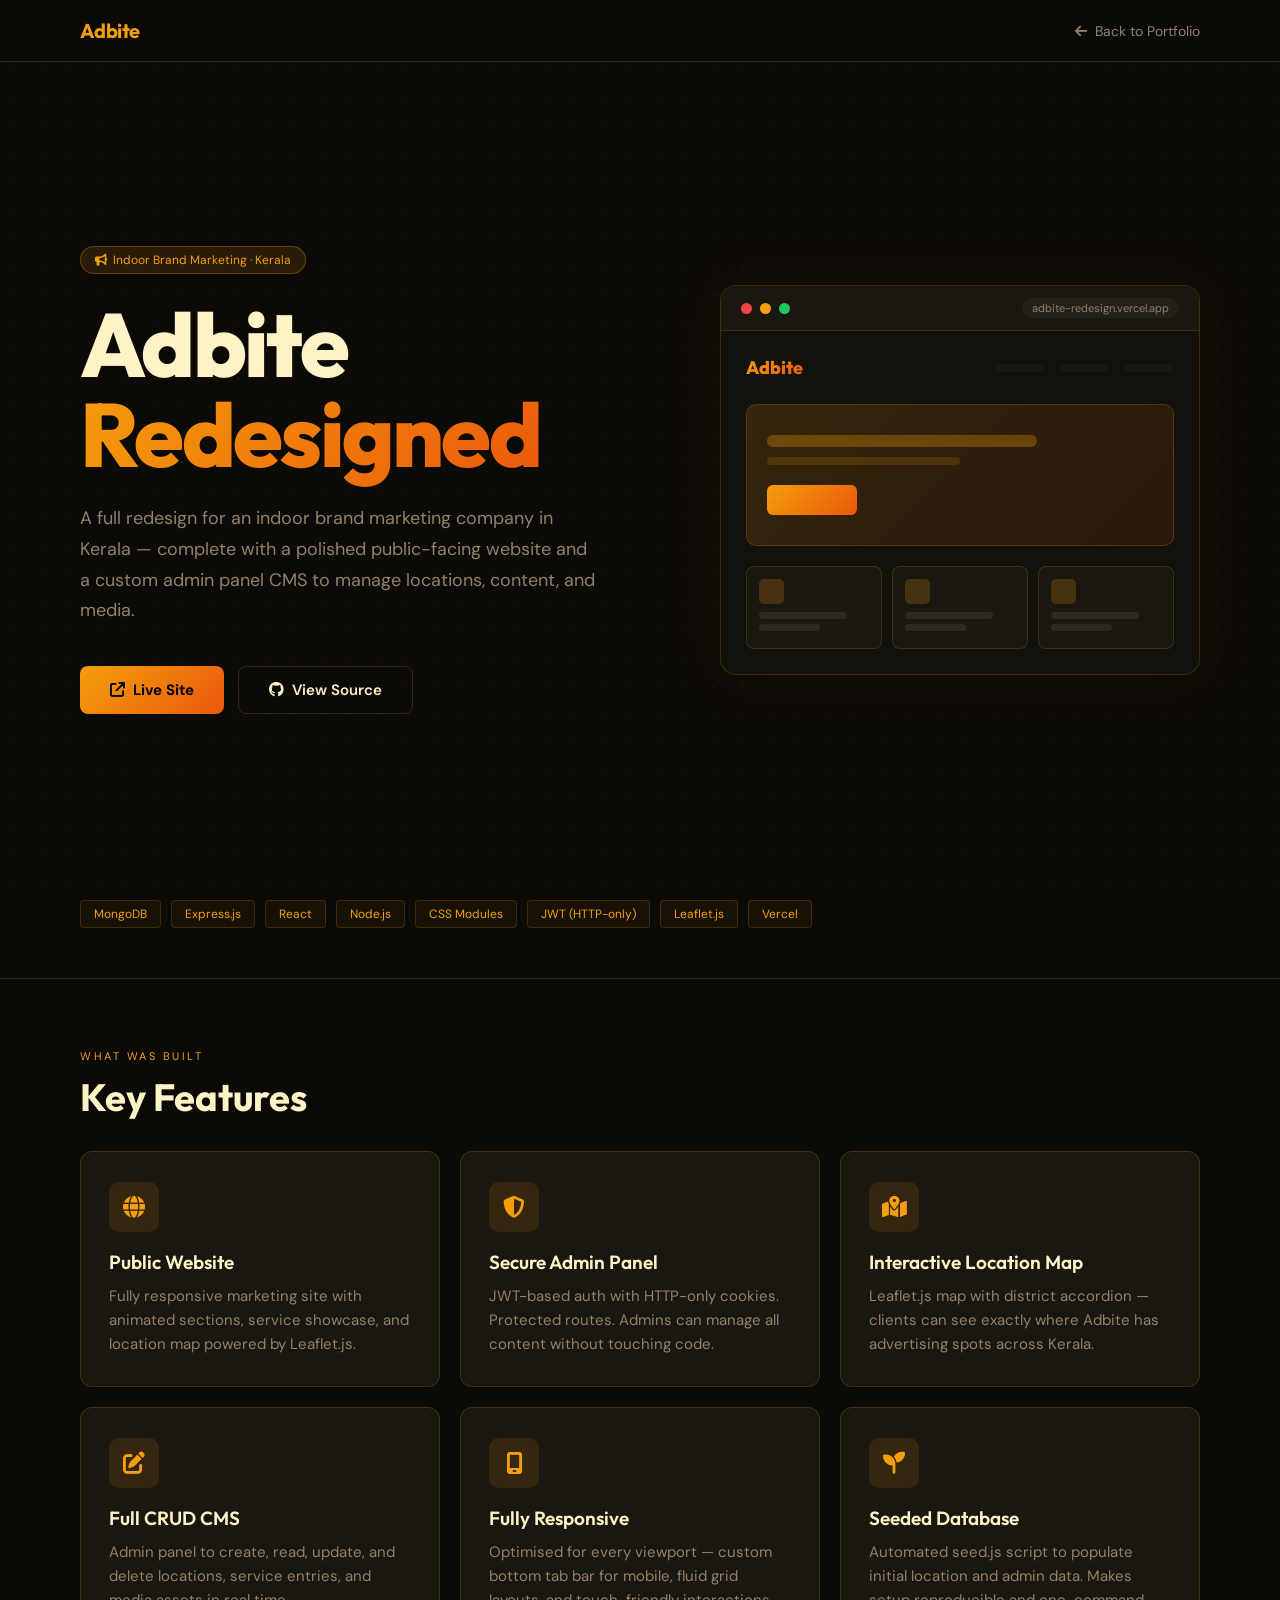
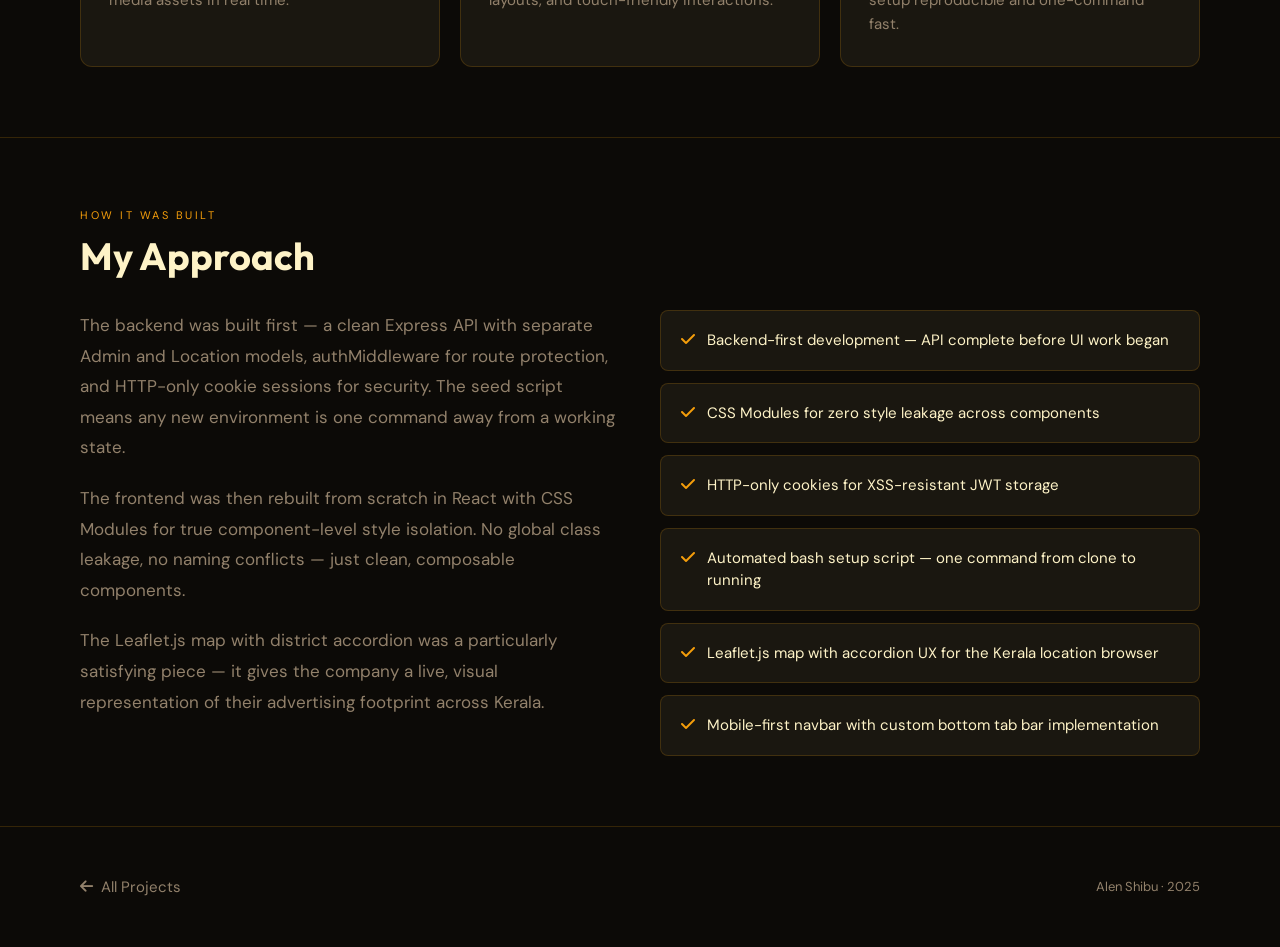
==== project-adbite.html @ a6b077d2 "update: added project pages" ====
<!DOCTYPE html>
<html lang="en">
<head>
  <meta charset="UTF-8" />
  <meta name="viewport" content="width=device-width, initial-scale=1.0" />
  <title>Adbite — Brand Marketing CMS | Alen Shibu</title>
  <link rel="stylesheet" href="https://cdnjs.cloudflare.com/ajax/libs/font-awesome/6.5.0/css/all.min.css" />
  <link rel="preconnect" href="https://fonts.googleapis.com" />
  <link href="https://fonts.googleapis.com/css2?family=Outfit:wght@300;400;500;600;700;800&family=DM+Sans:wght@300;400;500;600&display=swap" rel="stylesheet" />
  <style>
    *, *::before, *::after {
      margin: 0; padding: 0;
      box-sizing: border-box;
      text-decoration: none;
      list-style: none;
    }

    :root {
      --bg:        #0c0a07;
      --surface:   #13110c;
      --panel:     #1a1710;
      --amber:     #f59e0b;
      --amber-dim: #92400e;
      --orange:    #ea580c;
      --text:      #fef3c7;
      --muted:     #92816b;
      --border:    rgba(245, 158, 11, 0.18);
    }

    html { font-size: 62.5%; scroll-behavior: smooth; }

    body {
      background: var(--bg);
      color: var(--text);
      font-family: 'DM Sans', sans-serif;
      overflow-x: hidden;
    }

    /* Subtle dot pattern */
    body::before {
      content: '';
      position: fixed;
      inset: 0;
      background-image: radial-gradient(rgba(245, 158, 11, 0.06) 1px, transparent 1px);
      background-size: 28px 28px;
      pointer-events: none;
      z-index: 0;
    }

    /* ── Nav ── */
    nav {
      position: fixed;
      top: 0; left: 0; right: 0;
      z-index: 100;
      display: flex;
      align-items: center;
      justify-content: space-between;
      padding: 1.8rem 8rem;
      background: rgba(12, 10, 7, 0.88);
      backdrop-filter: blur(12px);
      border-bottom: 1px solid var(--border);
    }

    .nav-brand {
      font-family: 'Outfit', sans-serif;
      font-size: 2rem;
      font-weight: 700;
      color: var(--amber);
      letter-spacing: -0.03em;
    }

    .nav-back {
      display: inline-flex;
      align-items: center;
      gap: 0.8rem;
      font-size: 1.4rem;
      color: var(--muted);
      transition: color 0.2s;
    }

    .nav-back:hover { color: var(--amber); }

    /* ── Hero ── */
    .hero {
      min-height: 100vh;
      display: flex;
      align-items: center;
      padding: 12rem 8rem 6rem;
      position: relative;
      z-index: 1;
      gap: 8rem;
    }

    .hero-left { flex: 1; }

    .hero-badge {
      display: inline-flex;
      align-items: center;
      gap: 0.6rem;
      background: rgba(245, 158, 11, 0.12);
      border: 1px solid rgba(245, 158, 11, 0.3);
      border-radius: 10rem;
      padding: 0.5rem 1.4rem;
      font-size: 1.2rem;
      color: var(--amber);
      margin-bottom: 2.5rem;
      opacity: 0;
      animation: fadeUp 0.5s 0.1s forwards;
    }

    .hero h1 {
      font-family: 'Outfit', sans-serif;
      font-size: clamp(5rem, 7vw, 9rem);
      font-weight: 800;
      line-height: 1;
      letter-spacing: -0.03em;
      margin-bottom: 2.5rem;
      opacity: 0;
      animation: fadeUp 0.5s 0.25s forwards;
    }

    .hero h1 em {
      font-style: normal;
      background: linear-gradient(135deg, var(--amber), var(--orange));
      -webkit-background-clip: text;
      background-clip: text;
      color: transparent;
    }

    .hero-sub {
      font-size: 1.8rem;
      color: var(--muted);
      line-height: 1.7;
      max-width: 52rem;
      margin-bottom: 4rem;
      opacity: 0;
      animation: fadeUp 0.5s 0.4s forwards;
    }

    .hero-actions {
      display: flex;
      gap: 1.4rem;
      flex-wrap: wrap;
      opacity: 0;
      animation: fadeUp 0.5s 0.55s forwards;
    }

    .btn-amber {
      display: inline-flex;
      align-items: center;
      gap: 0.8rem;
      padding: 1.3rem 3rem;
      background: linear-gradient(135deg, var(--amber), var(--orange));
      color: #000;
      font-weight: 700;
      font-size: 1.5rem;
      border-radius: 0.8rem;
      transition: transform 0.2s, box-shadow 0.2s;
    }

    .btn-amber:hover {
      transform: translateY(-2px);
      box-shadow: 0 8px 30px rgba(245, 158, 11, 0.35);
    }

    .btn-ghost {
      display: inline-flex;
      align-items: center;
      gap: 0.8rem;
      padding: 1.3rem 3rem;
      border: 1px solid var(--border);
      color: var(--text);
      font-weight: 600;
      font-size: 1.5rem;
      border-radius: 0.8rem;
      transition: border-color 0.2s, background 0.2s;
    }

    .btn-ghost:hover {
      border-color: var(--amber);
      background: rgba(245, 158, 11, 0.06);
    }

    /* Hero right — decorative panel */
    .hero-right {
      flex: 1;
      max-width: 48rem;
      opacity: 0;
      animation: fadeUp 0.7s 0.5s forwards;
    }

    .mockup-panel {
      background: var(--surface);
      border: 1px solid var(--border);
      border-radius: 1.6rem;
      overflow: hidden;
      box-shadow: 0 0 60px rgba(245, 158, 11, 0.07);
    }

    .mockup-bar {
      background: var(--panel);
      padding: 1.2rem 2rem;
      display: flex;
      align-items: center;
      gap: 0.8rem;
      border-bottom: 1px solid var(--border);
    }

    .m-dot {
      width: 1.1rem;
      height: 1.1rem;
      border-radius: 50%;
    }

    .m-dot-r { background: #ef4444; }
    .m-dot-y { background: #f59e0b; }
    .m-dot-g { background: #22c55e; }

    .mockup-url {
      margin-left: auto;
      font-size: 1.1rem;
      color: var(--muted);
      background: rgba(255,255,255,0.04);
      padding: 0.3rem 1rem;
      border-radius: 2rem;
    }

    .mockup-body {
      padding: 2.5rem;
    }

    .mockup-nav-sim {
      display: flex;
      justify-content: space-between;
      align-items: center;
      margin-bottom: 2.5rem;
    }

    .sim-logo {
      font-family: 'Outfit', sans-serif;
      font-weight: 800;
      font-size: 1.8rem;
      background: linear-gradient(135deg, var(--amber), var(--orange));
      -webkit-background-clip: text;
      background-clip: text;
      color: transparent;
    }

    .sim-links {
      display: flex;
      gap: 1.5rem;
    }

    .sim-link {
      width: 5rem;
      height: 0.8rem;
      border-radius: 1rem;
      background: var(--panel);
    }

    .sim-hero-block {
      background: linear-gradient(135deg, rgba(245,158,11,0.15), rgba(234,88,12,0.1));
      border: 1px solid rgba(245,158,11,0.2);
      border-radius: 1rem;
      padding: 3rem 2rem;
      margin-bottom: 2rem;
    }

    .sim-title-bar {
      width: 70%;
      height: 1.2rem;
      border-radius: 1rem;
      background: rgba(245,158,11,0.3);
      margin-bottom: 1rem;
    }

    .sim-sub-bar {
      width: 50%;
      height: 0.8rem;
      border-radius: 1rem;
      background: rgba(245,158,11,0.15);
      margin-bottom: 2rem;
    }

    .sim-btn {
      width: 9rem;
      height: 3rem;
      border-radius: 0.6rem;
      background: linear-gradient(135deg, var(--amber), var(--orange));
    }

    .sim-cards {
      display: grid;
      grid-template-columns: 1fr 1fr 1fr;
      gap: 1rem;
    }

    .sim-card {
      background: var(--panel);
      border: 1px solid var(--border);
      border-radius: 0.8rem;
      padding: 1.2rem;
    }

    .sim-card-icon {
      width: 2.5rem;
      height: 2.5rem;
      border-radius: 0.5rem;
      background: rgba(245,158,11,0.2);
      margin-bottom: 0.8rem;
    }

    .sim-card-line {
      width: 80%;
      height: 0.7rem;
      background: rgba(255,255,255,0.08);
      border-radius: 1rem;
      margin-bottom: 0.5rem;
    }

    .sim-card-line.short { width: 55%; }

    /* ── Stack tags ── */
    .stack-row {
      display: flex;
      flex-wrap: wrap;
      gap: 1rem;
      padding: 0rem 8rem 5rem;
      position: relative;
      z-index: 1;
      opacity: 0;
      animation: fadeUp 0.5s 0.7s forwards;
    }

    .tag {
      font-size: 1.2rem;
      padding: 0.5rem 1.3rem;
      border-radius: 0.4rem;
      border: 1px solid var(--border);
      color: var(--amber);
      background: rgba(245, 158, 11, 0.05);
    }

    /* ── Content sections ── */
    .content { position: relative; z-index: 1; }

    .section {
      padding: 7rem 8rem;
      border-top: 1px solid var(--border);
    }

    .section-label {
      font-size: 1.1rem;
      color: var(--amber);
      letter-spacing: 0.25rem;
      text-transform: uppercase;
      margin-bottom: 1rem;
    }

    .section h2 {
      font-family: 'Outfit', sans-serif;
      font-size: 3.8rem;
      font-weight: 700;
      margin-bottom: 3rem;
    }

    /* Feature grid */
    .feature-grid {
      display: grid;
      grid-template-columns: repeat(auto-fit, minmax(27rem, 1fr));
      gap: 2rem;
    }

    .feature-card {
      background: var(--panel);
      border: 1px solid var(--border);
      border-radius: 1.2rem;
      padding: 3rem 2.8rem;
      transition: border-color 0.2s, transform 0.2s;
    }

    .feature-card:hover {
      border-color: var(--amber);
      transform: translateY(-4px);
    }

    .feature-icon {
      width: 5rem;
      height: 5rem;
      display: flex;
      align-items: center;
      justify-content: center;
      background: rgba(245,158,11,0.12);
      border-radius: 1rem;
      font-size: 2.2rem;
      color: var(--amber);
      margin-bottom: 1.8rem;
    }

    .feature-card h3 {
      font-family: 'Outfit', sans-serif;
      font-size: 1.9rem;
      font-weight: 600;
      margin-bottom: 1rem;
    }

    .feature-card p {
      font-size: 1.5rem;
      color: var(--muted);
      line-height: 1.6;
    }

    /* Two-column layout for approach */
    .two-col {
      display: grid;
      grid-template-columns: 1fr 1fr;
      gap: 4rem;
      align-items: start;
    }

    .two-col p {
      font-size: 1.7rem;
      color: var(--muted);
      line-height: 1.8;
      margin-bottom: 2rem;
    }

    .highlight-list {
      display: flex;
      flex-direction: column;
      gap: 1.2rem;
    }

    .highlight-item {
      display: flex;
      align-items: flex-start;
      gap: 1.2rem;
      background: var(--panel);
      border: 1px solid var(--border);
      border-radius: 0.8rem;
      padding: 1.8rem 2rem;
    }

    .highlight-item i {
      color: var(--amber);
      font-size: 1.6rem;
      margin-top: 0.2rem;
    }

    .highlight-item span {
      font-size: 1.5rem;
      color: var(--text);
      line-height: 1.5;
    }

    /* Back footer */
    .back-footer {
      padding: 5rem 8rem;
      border-top: 1px solid var(--border);
      display: flex;
      align-items: center;
      justify-content: space-between;
      position: relative;
      z-index: 1;
    }

    .back-footer a {
      display: inline-flex;
      align-items: center;
      gap: 0.8rem;
      font-size: 1.5rem;
      color: var(--muted);
      transition: color 0.2s;
    }

    .back-footer a:hover { color: var(--amber); }

    .back-footer-copy {
      font-size: 1.3rem;
      color: var(--muted);
    }

    @keyframes fadeUp {
      from { opacity: 0; transform: translateY(20px); }
      to   { opacity: 1; transform: translateY(0); }
    }

    @media (max-width: 960px) {
      .hero { flex-direction: column; gap: 4rem; }
      .hero-right { max-width: 100%; width: 100%; }
      .two-col { grid-template-columns: 1fr; }
    }

    @media (max-width: 768px) {
      nav, .hero, .stack-row, .section, .back-footer {
        padding-left: 3rem;
        padding-right: 3rem;
      }
    }
  </style>
</head>
<body>

  <nav>
    <div class="nav-brand">Adbite</div>
    <a class="nav-back" href="index.html">
      <i class="fa-solid fa-arrow-left"></i> Back to Portfolio
    </a>
  </nav>

  <section class="hero">
    <div class="hero-left">
      <div class="hero-badge">
        <i class="fa-solid fa-bullhorn"></i> Indoor Brand Marketing · Kerala
      </div>
      <h1>Adbite<br /><em>Redesigned</em></h1>
      <p class="hero-sub">
        A full redesign for an indoor brand marketing company in Kerala — complete
        with a polished public-facing website and a custom admin panel CMS to manage
        locations, content, and media.
      </p>
      <div class="hero-actions">
        <a href="https://adbite-redesign.vercel.app/" target="_blank" rel="noopener" class="btn-amber">
          <i class="fa-solid fa-arrow-up-right-from-square"></i> Live Site
        </a>
        <a href="https://github.com/Alen-Shibu/Adbite-redesign.git" target="_blank" rel="noopener" class="btn-ghost">
          <i class="fa-brands fa-github"></i> View Source
        </a>
      </div>
    </div>
    <div class="hero-right">
      <div class="mockup-panel">
        <div class="mockup-bar">
          <span class="m-dot m-dot-r"></span>
          <span class="m-dot m-dot-y"></span>
          <span class="m-dot m-dot-g"></span>
          <span class="mockup-url">adbite-redesign.vercel.app</span>
        </div>
        <div class="mockup-body">
          <div class="mockup-nav-sim">
            <div class="sim-logo">Adbite</div>
            <div class="sim-links">
              <div class="sim-link"></div>
              <div class="sim-link"></div>
              <div class="sim-link"></div>
            </div>
          </div>
          <div class="sim-hero-block">
            <div class="sim-title-bar"></div>
            <div class="sim-sub-bar"></div>
            <div class="sim-btn"></div>
          </div>
          <div class="sim-cards">
            <div class="sim-card">
              <div class="sim-card-icon"></div>
              <div class="sim-card-line"></div>
              <div class="sim-card-line short"></div>
            </div>
            <div class="sim-card">
              <div class="sim-card-icon"></div>
              <div class="sim-card-line"></div>
              <div class="sim-card-line short"></div>
            </div>
            <div class="sim-card">
              <div class="sim-card-icon"></div>
              <div class="sim-card-line"></div>
              <div class="sim-card-line short"></div>
            </div>
          </div>
        </div>
      </div>
    </div>
  </section>

  <div class="stack-row">
    <span class="tag">MongoDB</span>
    <span class="tag">Express.js</span>
    <span class="tag">React</span>
    <span class="tag">Node.js</span>
    <span class="tag">CSS Modules</span>
    <span class="tag">JWT (HTTP-only)</span>
    <span class="tag">Leaflet.js</span>
    <span class="tag">Vercel</span>
  </div>

  <div class="content">

    <!-- Features -->
    <section class="section">
      <p class="section-label">What was built</p>
      <h2>Key Features</h2>
      <div class="feature-grid">
        <div class="feature-card">
          <div class="feature-icon"><i class="fa-solid fa-globe"></i></div>
          <h3>Public Website</h3>
          <p>Fully responsive marketing site with animated sections, service showcase, and location map powered by Leaflet.js.</p>
        </div>
        <div class="feature-card">
          <div class="feature-icon"><i class="fa-solid fa-shield-halved"></i></div>
          <h3>Secure Admin Panel</h3>
          <p>JWT-based auth with HTTP-only cookies. Protected routes. Admins can manage all content without touching code.</p>
        </div>
        <div class="feature-card">
          <div class="feature-icon"><i class="fa-solid fa-map-location-dot"></i></div>
          <h3>Interactive Location Map</h3>
          <p>Leaflet.js map with district accordion — clients can see exactly where Adbite has advertising spots across Kerala.</p>
        </div>
        <div class="feature-card">
          <div class="feature-icon"><i class="fa-solid fa-pen-to-square"></i></div>
          <h3>Full CRUD CMS</h3>
          <p>Admin panel to create, read, update, and delete locations, service entries, and media assets in real time.</p>
        </div>
        <div class="feature-card">
          <div class="feature-icon"><i class="fa-solid fa-mobile-screen"></i></div>
          <h3>Fully Responsive</h3>
          <p>Optimised for every viewport — custom bottom tab bar for mobile, fluid grid layouts, and touch-friendly interactions.</p>
        </div>
        <div class="feature-card">
          <div class="feature-icon"><i class="fa-solid fa-seedling"></i></div>
          <h3>Seeded Database</h3>
          <p>Automated seed.js script to populate initial location and admin data. Makes setup reproducible and one-command fast.</p>
        </div>
      </div>
    </section>

    <!-- Approach -->
    <section class="section">
      <p class="section-label">How it was built</p>
      <h2>My Approach</h2>
      <div class="two-col">
        <div>
          <p>
            The backend was built first — a clean Express API with separate Admin and
            Location models, authMiddleware for route protection, and HTTP-only cookie
            sessions for security. The seed script means any new environment is
            one command away from a working state.
          </p>
          <p>
            The frontend was then rebuilt from scratch in React with CSS Modules for
            true component-level style isolation. No global class leakage, no naming
            conflicts — just clean, composable components.
          </p>
          <p>
            The Leaflet.js map with district accordion was a particularly satisfying
            piece — it gives the company a live, visual representation of their
            advertising footprint across Kerala.
          </p>
        </div>
        <div class="highlight-list">
          <div class="highlight-item">
            <i class="fa-solid fa-check"></i>
            <span>Backend-first development — API complete before UI work began</span>
          </div>
          <div class="highlight-item">
            <i class="fa-solid fa-check"></i>
            <span>CSS Modules for zero style leakage across components</span>
          </div>
          <div class="highlight-item">
            <i class="fa-solid fa-check"></i>
            <span>HTTP-only cookies for XSS-resistant JWT storage</span>
          </div>
          <div class="highlight-item">
            <i class="fa-solid fa-check"></i>
            <span>Automated bash setup script — one command from clone to running</span>
          </div>
          <div class="highlight-item">
            <i class="fa-solid fa-check"></i>
            <span>Leaflet.js map with accordion UX for the Kerala location browser</span>
          </div>
          <div class="highlight-item">
            <i class="fa-solid fa-check"></i>
            <span>Mobile-first navbar with custom bottom tab bar implementation</span>
          </div>
        </div>
      </div>
    </section>

  </div>

  <footer class="back-footer">
    <a href="index.html">
      <i class="fa-solid fa-arrow-left"></i> All Projects
    </a>
    <span class="back-footer-copy">Alen Shibu · 2025</span>
  </footer>

</body>
</html>
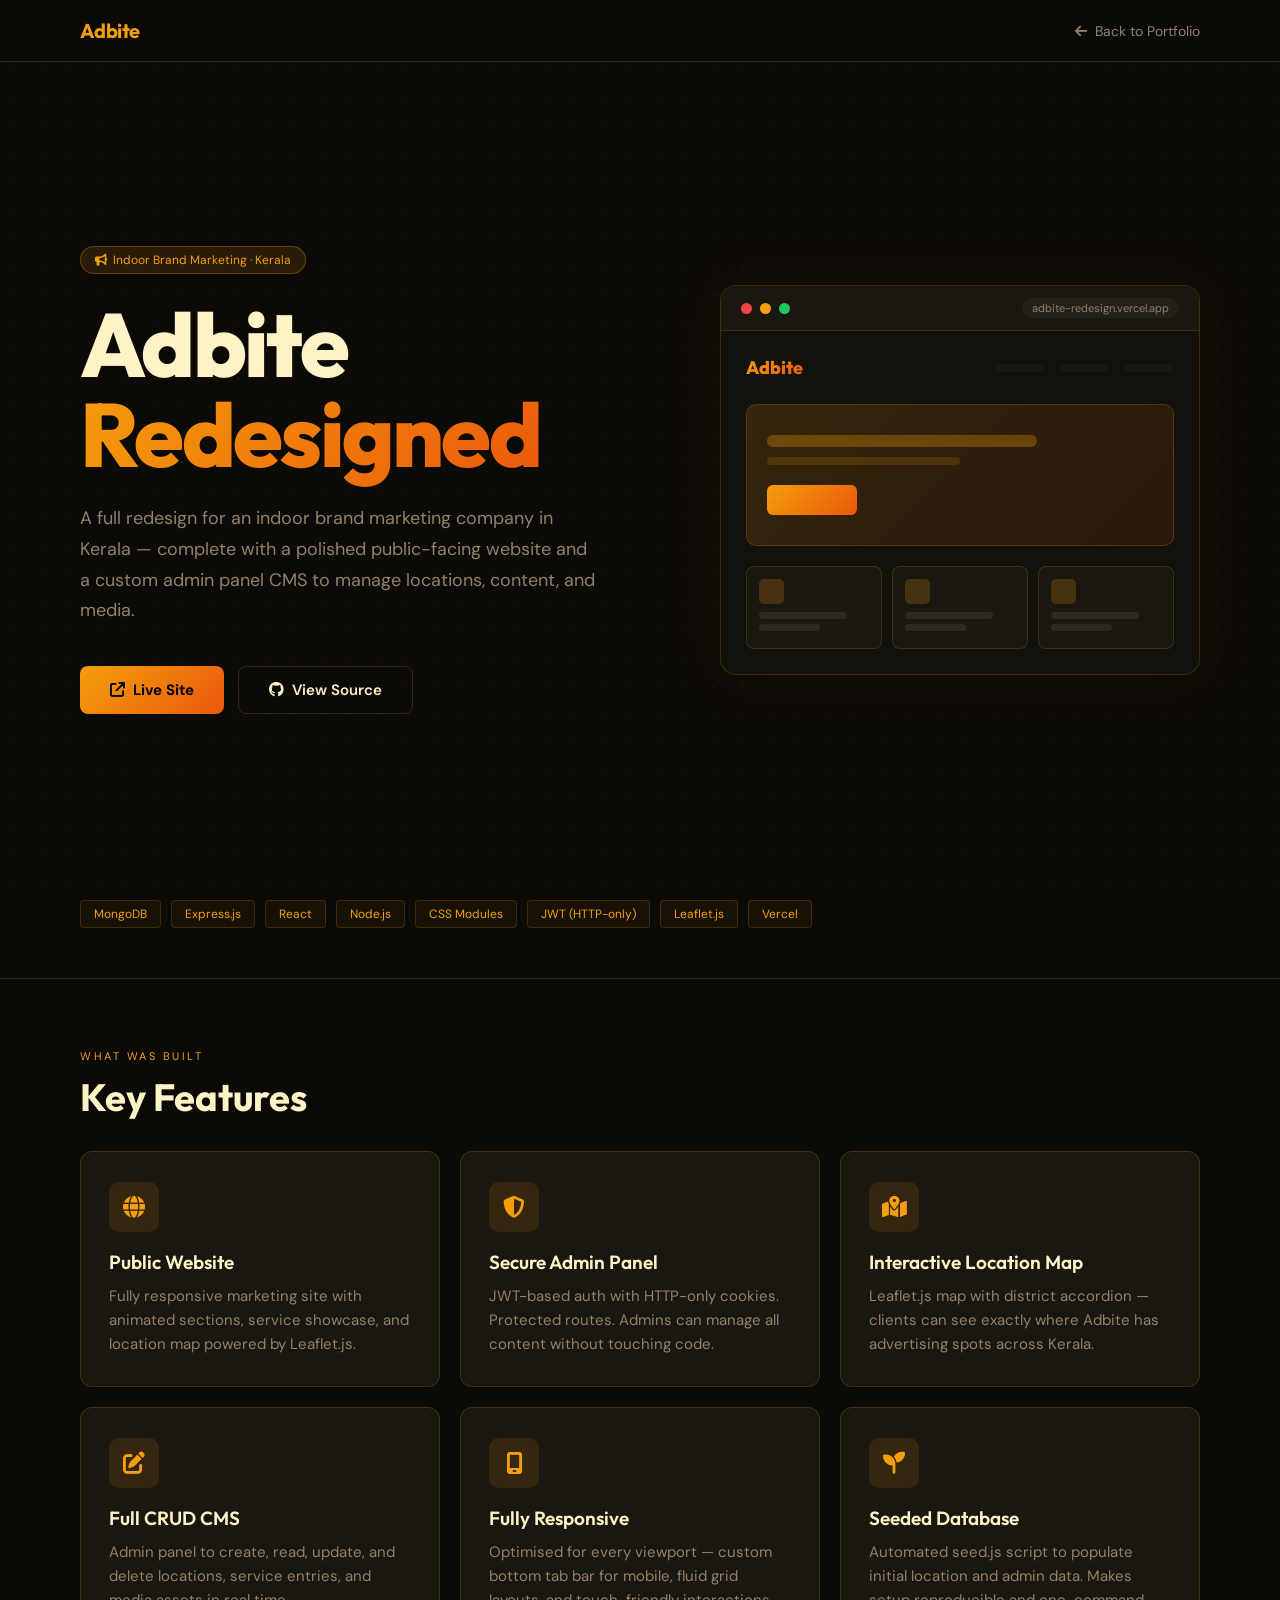
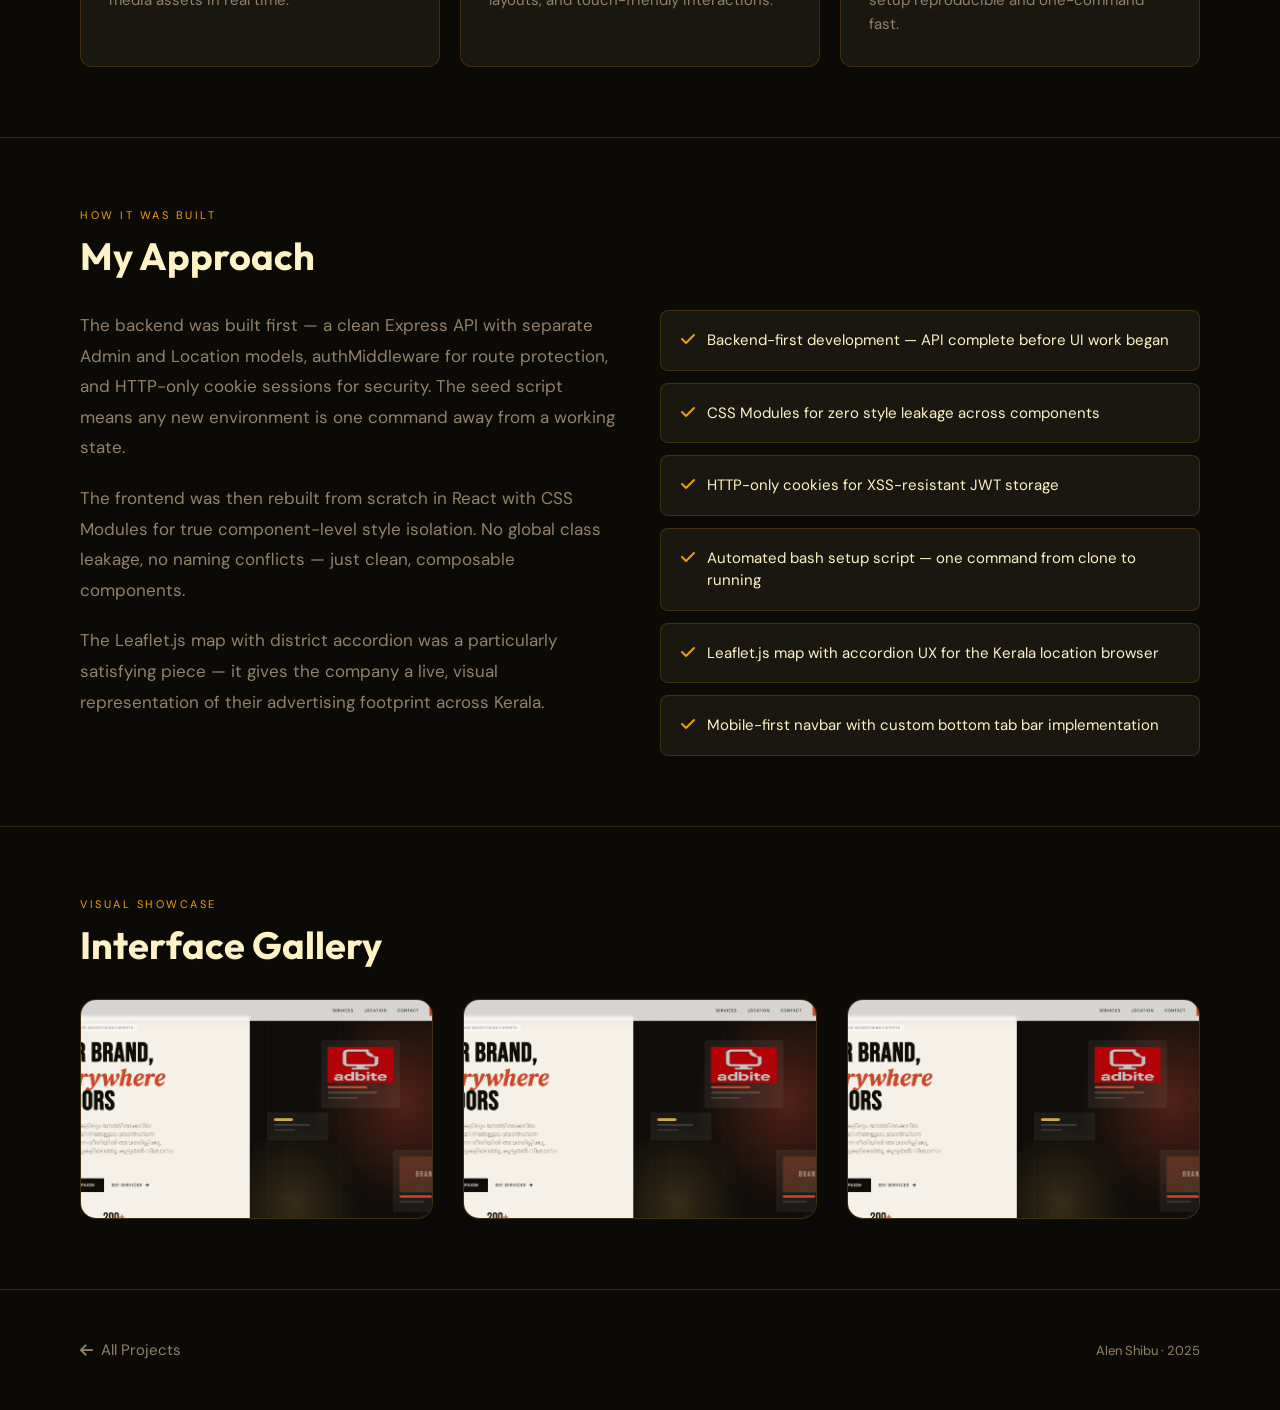
==== commit 6f3b7b4d: "added favicon,images to projects" ====
--- a/project-adbite.html
+++ b/project-adbite.html
@@ -9,7 +9,8 @@
   <link href="https://fonts.googleapis.com/css2?family=Outfit:wght@300;400;500;600;700;800&family=DM+Sans:wght@300;400;500;600&display=swap" rel="stylesheet" />
   <style>
     *, *::before, *::after {
-      margin: 0; padding: 0;
+      margin: 0;
+      padding: 0;
       box-sizing: border-box;
       text-decoration: none;
       list-style: none;
@@ -306,7 +307,7 @@
       width: 2.5rem;
       height: 2.5rem;
       border-radius: 0.5rem;
-      background: rgba(245,158,11,0.2);
+      background: rgba(245, 158, 11, 0.2);
       margin-bottom: 0.8rem;
     }
 
@@ -452,6 +453,98 @@
       color: var(--text);
       line-height: 1.5;
     }
+
+    /* ── Photo Gallery Custom Interactive Styles ── */
+    .gallery-grid {
+      display: grid;
+      grid-template-columns: repeat(auto-fit, minmax(300px, 1fr));
+      gap: 3rem;
+      perspective: 1000px;
+      margin-top: 2rem;
+    }
+    .gallery-item {
+      position: relative;
+      background: var(--panel);
+      border: 1px solid var(--border);
+      border-radius: 1.6rem;
+      overflow: hidden;
+      aspect-ratio: 16 / 10;
+      cursor: zoom-in;
+      transform-style: preserve-3d;
+      transition: transform 0.5s cubic-bezier(0.25, 1, 0.5, 1), border-color 0.3s;
+    }
+    .gallery-item:hover {
+      border-color: var(--amber);
+      transform: translateY(-5px) rotateX(4deg) rotateY(-4deg);
+      box-shadow: -10px 15px 30px rgba(245, 158, 11, 0.15);
+    }
+    .gallery-item img {
+      width: 100%;
+      height: 100%;
+      object-fit: cover;
+      transition: transform 0.5s ease;
+    }
+    .gallery-item:hover img {
+      transform: scale(1.05);
+    }
+    .gallery-overlay {
+      position: absolute;
+      inset: 0;
+      background: linear-gradient(to top, rgba(12, 10, 7, 0.95) 10%, rgba(12, 10, 7, 0.2) 70%);
+      display: flex;
+      flex-direction: column;
+      justify-content: flex-end;
+      padding: 2.5rem;
+      opacity: 0;
+      transform: translateZ(30px) translateY(10px);
+      transition: opacity 0.4s ease, transform 0.4s ease;
+    }
+    .gallery-item:hover .gallery-overlay {
+      opacity: 1;
+      transform: translateZ(30px) translateY(0);
+    }
+    .gallery-overlay h4 {
+      font-family: 'Outfit', sans-serif;
+      font-size: 1.8rem;
+      color: var(--text);
+      margin-bottom: 0.5rem;
+    }
+    .gallery-overlay p {
+      font-size: 1.3rem;
+      color: var(--muted);
+    }
+    .lightbox {
+      position: fixed;
+      inset: 0;
+      background: rgba(12, 10, 7, 0.95);
+      backdrop-filter: blur(8px);
+      z-index: 1000;
+      display: flex;
+      align-items: center;
+      justify-content: center;
+      opacity: 0;
+      pointer-events: none;
+      transition: opacity 0.3s ease;
+    }
+    .lightbox:target {
+      opacity: 1;
+      pointer-events: auto;
+    }
+    .lightbox img {
+      max-width: 90%;
+      max-height: 85vh;
+      border-radius: 0.8rem;
+      border: 1px solid var(--border);
+      box-shadow: 0 0 50px rgba(0,0,0,0.8);
+    }
+    .lightbox .close-lightbox {
+      position: absolute;
+      top: 3rem; right: 4rem;
+      font-size: 3rem;
+      color: var(--text);
+      transition: color 0.2s;
+    }
+    .lightbox .close-lightbox:hover { color: var(--amber); }
 
     /* Back footer */
     .back-footer {
@@ -584,8 +677,6 @@
   </div>
 
   <div class="content">
-
-    <!-- Features -->
     <section class="section">
       <p class="section-label">What was built</p>
       <h2>Key Features</h2>
@@ -623,27 +714,19 @@
       </div>
     </section>
 
-    <!-- Approach -->
     <section class="section">
       <p class="section-label">How it was built</p>
       <h2>My Approach</h2>
       <div class="two-col">
         <div>
           <p>
-            The backend was built first — a clean Express API with separate Admin and
-            Location models, authMiddleware for route protection, and HTTP-only cookie
-            sessions for security. The seed script means any new environment is
-            one command away from a working state.
+            The backend was built first — a clean Express API with separate Admin and Location models, authMiddleware for route protection, and HTTP-only cookie sessions for security. The seed script means any new environment is one command away from a working state.
           </p>
           <p>
-            The frontend was then rebuilt from scratch in React with CSS Modules for
-            true component-level style isolation. No global class leakage, no naming
-            conflicts — just clean, composable components.
+            The frontend was then rebuilt from scratch in React with CSS Modules for true component-level style isolation. No global class leakage, no naming conflicts — just clean, composable components.
           </p>
           <p>
-            The Leaflet.js map with district accordion was a particularly satisfying
-            piece — it gives the company a live, visual representation of their
-            advertising footprint across Kerala.
+            The Leaflet.js map with district accordion was a particularly satisfying piece — it gives the company a live, visual representation of their advertising footprint across Kerala.
           </p>
         </div>
         <div class="highlight-list">
@@ -675,6 +758,39 @@
       </div>
     </section>
 
+    <section class="section">
+      <p class="section-label">Visual Showcase</p>
+      <h2>Interface Gallery</h2>
+      <div class="gallery-grid">
+        <a href="#img1" class="gallery-item">
+          <img src="assets/adbite.png" alt="Adbite Admin Dashboard Screen" />
+          <div class="gallery-overlay">
+            <h4>Admin Dashboard Overview</h4>
+            <p>Full view of dynamic CMS analytics panel metrics.</p>
+          </div>
+        </a>
+        
+        <a href="#img2" class="gallery-item">
+          <img src="assets/adbite.png" alt="Adbite Map Component" />
+          <div class="gallery-overlay">
+            <h4>Kerala Distribution Map</h4>
+            <p>LeafletJS dynamic node clustering component rendering interactive markers.</p>
+          </div>
+        </a>
+
+        <a href="#img3" class="gallery-item">
+          <img src="assets/adbite.png" alt="Adbite Responsive Layout Mobile View" />
+          <div class="gallery-overlay">
+            <h4>Mobile View Layout</h4>
+            <p>Custom isolated styling structures utilizing localized CSS Modules.</p>
+          </div>
+        </a>
+      </div>
+
+      <div id="img1" class="lightbox"><a href="#_" class="close-lightbox"><i class="fa-solid fa-xmark"></i></a><img src="assets/adbite.png" alt="Admin Dashboard Snapshot" /></div>
+      <div id="img2" class="lightbox"><a href="#_" class="close-lightbox"><i class="fa-solid fa-xmark"></i></a><img src="assets/adbite.png" alt="Interactive Map Component Snapshot" /></div>
+      <div id="img3" class="lightbox"><a href="#_" class="close-lightbox"><i class="fa-solid fa-xmark"></i></a><img src="assets/adbite.png" alt="Mobile System Layout Snapshot" /></div>
+    </section>
   </div>
 
   <footer class="back-footer">
@@ -683,6 +799,5 @@
     </a>
     <span class="back-footer-copy">Alen Shibu · 2025</span>
   </footer>
-
 </body>
 </html>
